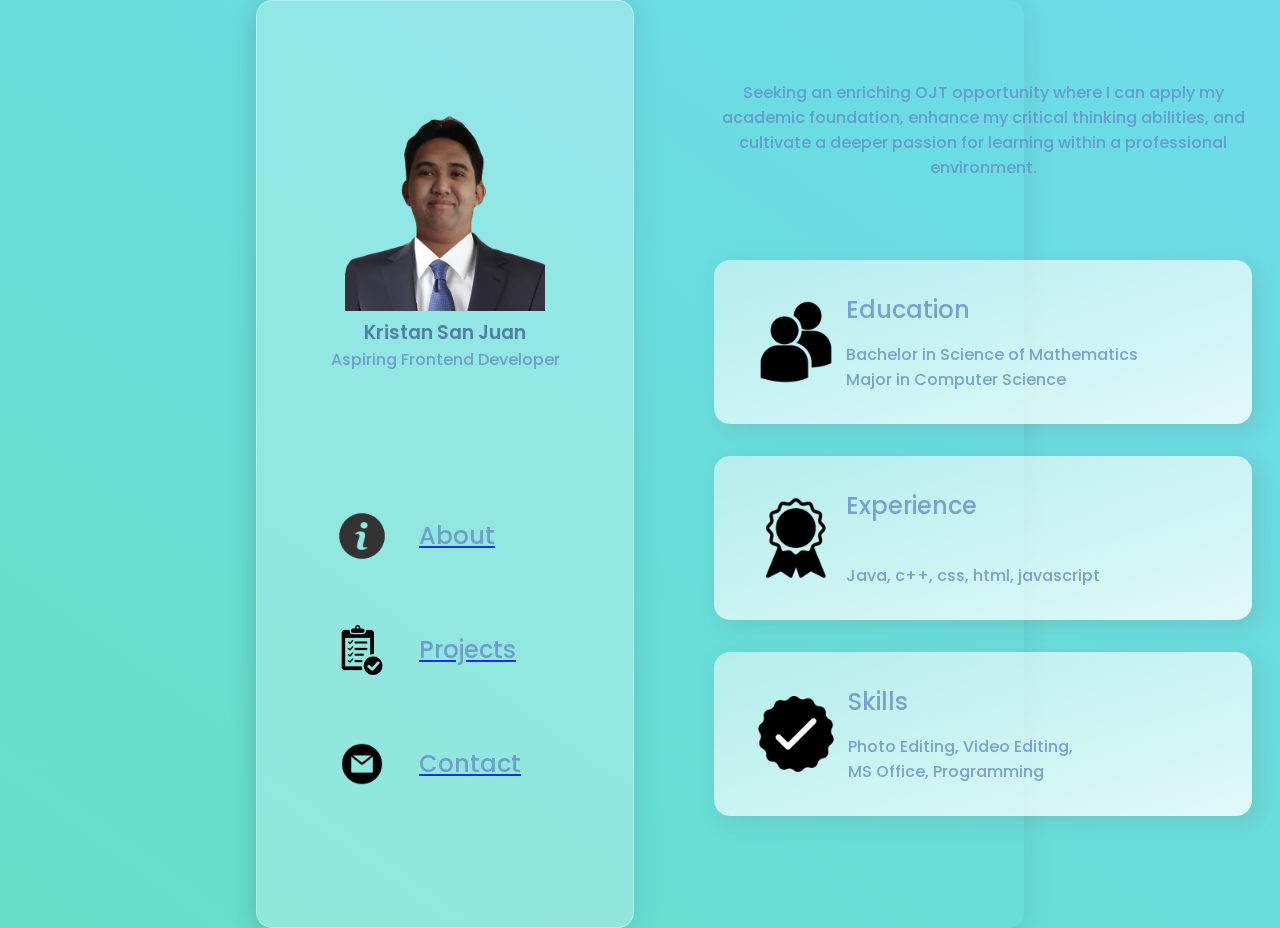
==== contact.html @ 58a9a78f "Add files via upload" ====
<!DOCTYPE html>
<html lang="en">
    <head>
        <meta charset="UTF-8" />
        <meta name="viewport" content="width=device-width, initial-scale=1.0" />
        <title>My Portfolio</title>
        <link rel="preconnect" href="https://fonts.gstatic.com" />
        <link
            href="https://fonts.googleapis.com/css2?family=Poppins:wght@400;500;700&display=swap"
            rel="stylesheet"
        />
        <link rel="stylesheet" href="./styles.css" />
    </head>
<body>
    <main>
        <section class="glass">
        <div class="nav">
            <div class="user">
                <img src="./assets/profile-pic.png" alt="" class="profile-pic"/>
                <h3>Kristan San Juan</h3>
                <p>Aspiring Frontend Developer</p>
            </div>
            <div class="links">
                <div class="link">
                    <img src="./assets/me.png" alt="" class="icons"/>
                    <a href="index.html">
                        <h2>About</h2>
                    </a>
                </div>
                <div class="link">
                    <img src="./assets/projects.png" alt="" class="icons"/>
                    <a href="projects.html">
                        <h2>Projects</h2>
                    </a>
                </div>
                <div class="link">
                    <img src="./assets/email.png" alt="" class="icons"/>
                    <a href="contact.html">
                        <h2>Contact</h2>
                    </a>
                </div>
            </div>
        </div>

        <div class="content">
        <div class="status">
            <p class="parag">Seeking an enriching OJT opportunity where I can apply my academic foundation, enhance my critical thinking abilities, and cultivate a deeper passion for learning within a professional environment.</p>
            </div>

            <div class="cards">
            <div class="card">
                <img src="./assets/education.png" alt="" class="icontent"/>
                <div class="card-info">
                <h2 class="education">Education</h2>
                <p>Bachelor in Science of Mathematics <br> Major in Computer Science</p>
                </div>
            </div>
            <div class="card">
                <img src="./assets/experience.png" alt="" class="icontent"/>
                <div class="card-info">
                <h2 class="experience">Experience</h2>
                <p>Java, c++, css, html, javascript</p>
                </div>
            </div>
            <div class="card">
                <img src="./assets/checkmark.png" alt="" class="icontent"/>
                <div class="card-info">
                <h2 class="skills">Skills</h2>
                <p>Photo Editing, Video Editing, <br> MS Office,  Programming</p>
                </div>
            </div>
            </div>
        </div>
        </section>
    </main>
  </body>
</html>
---- styles.css ----
* {
    margin: 0;
    padding: 0;
    box-sizing: border-box;
}

.profile-pic{
    margin-top: 20px;
    width: 200px;
    height: auto;
}

.icons{
    width: 50px;
    height: auto;
}


h1 {
    color: #426696;
    font-weight: 600;
    font-size: 3rem;
    opacity: 0.8;
}
h2,p {
    color: #658ec6;
    font-weight: 500;
    opacity: 0.8;
}

h3 {
    color: #426696;
    font-weight: 600;
    opacity: 0.8;
}

main {
    font-family: "Poppins", sans-serif;
    min-height: 100vh;
    background: linear-gradient(to right top, #65dfc9, #6cdbeb);
    display: flex;
    align-items: center;
    justify-content: center;
}

.glass {
    background: white;
    min-height: 80vh;
    width: 60%;
    background: rgba(98, 124, 255, 0);
    border-radius: 16px;
    box-shadow: 0 4px 30px rgba(0, 0, 0, 0.1);
    backdrop-filter: blur(2.6px);
    -webkit-backdrop-filter: blur(2.6px);
    display: flex;
}

.nav {
    flex: 1;
    display: flex;
    flex-direction: column;
    align-items: center;
    justify-content: space-evenly;
    text-align: center;
    background: rgba(255, 255, 255, 0.28);
    border-radius: 16px;
    box-shadow: 0 4px 30px rgba(0, 0, 0, 0.1);
    backdrop-filter: blur(7.3px);
    -webkit-backdrop-filter: blur(7.3px);
    border: 1px solid rgba(255, 255, 255, 0.3);
}
.link {
    display: flex;
    margin: 2rem 0rem;
    padding: 1rem 5rem;
    align-items: center;
}
.link h2 {
    padding: 0rem 2rem;
}

/* CONTENT */
.status {
    margin-bottom: 3rem;
}

.content {
    flex: 2;
    margin: 5rem;
    display: flex;
    flex-direction: column;
    justify-content: space-evenly;
}

.icontent {
    width: 100px;
    height: auto;
}

.card {
    display: flex;
    background: linear-gradient(
    to left top,
    rgba(255, 255, 255, 0.8),
    rgba(255, 255, 255, 0.5)
    );
    border-radius: 1rem;
    margin: 2rem 0rem;
    padding: 2rem;
    box-shadow: 6px 6px 20px rgba(122, 122, 122, 0.212);
    justify-content: space-between;
}

.card-info {
    display: flex;
    flex-direction: column;
    justify-content: space-between;
}

.education {
    margin-right: 250px;
}

.experience {
    margin-right: 243px;
}

.skills {
    margin-right: 312px;
}

.parag {
    text-align: center;
}
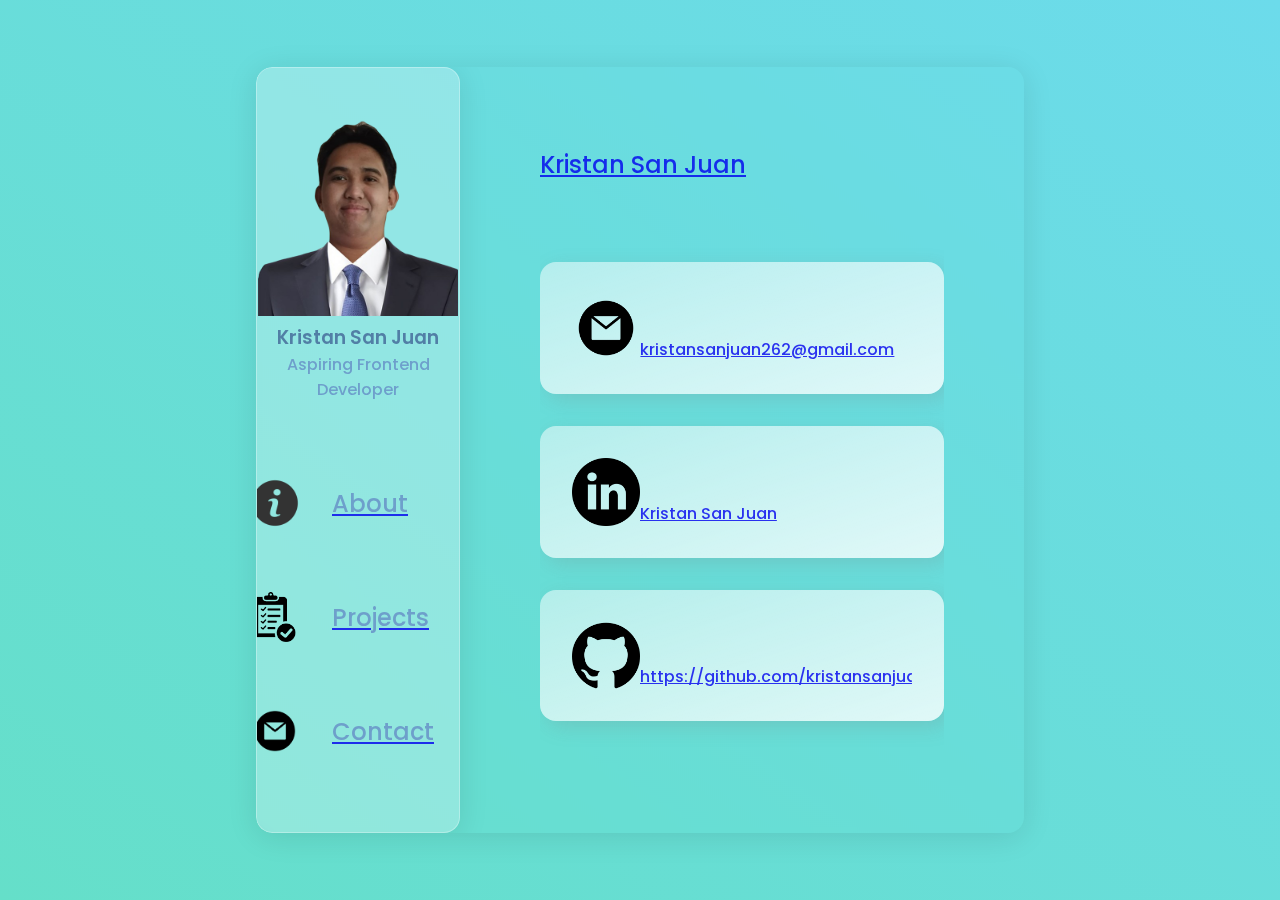
==== commit d7e42173: "revised contact" ====
--- a/contact.html
+++ b/contact.html
@@ -43,30 +43,30 @@
         </div>
 
         <div class="content">
-        <div class="status">
-            <p class="parag">Seeking an enriching OJT opportunity where I can apply my academic foundation, enhance my critical thinking abilities, and cultivate a deeper passion for learning within a professional environment.</p>
+        <div class="status"> 
+            <h2 style="float: center, left;"><a href="https://www.facebook.com/kristan.sanjuan.549/">Kristan San Juan</a>
             </div>
 
             <div class="cards">
             <div class="card">
-                <img src="./assets/education.png" alt="" class="icontent"/>
+                <img src="./assets/email.png" alt="" class="icontent"/>
                 <div class="card-info">
-                <h2 class="education">Education</h2>
-                <p>Bachelor in Science of Mathematics <br> Major in Computer Science</p>
+                <h2 class="mail">Email</h2>
+                <p><a href="https://mail.google.com/mail/u/1/?view=cm&fs=1&to=kristansanjuan262@gmail.com&tf=1">kristansanjuan262@gmail.com</a></p>
                 </div>
             </div>
             <div class="card">
-                <img src="./assets/experience.png" alt="" class="icontent"/>
+                <img src="./assets/linkedin.png" alt="" class="icontent"/>
                 <div class="card-info">
-                <h2 class="experience">Experience</h2>
-                <p>Java, c++, css, html, javascript</p>
+                <h2 class="linked">LinkedIn</h2>
+                <p><a href="https://www.linkedin.com/in/kristan-san-juan-54bb42310/">Kristan San Juan</a></p>
                 </div>
             </div>
             <div class="card">
-                <img src="./assets/checkmark.png" alt="" class="icontent"/>
+                <img src="./assets/github.png" alt="" class="icontent"/>
                 <div class="card-info">
-                <h2 class="skills">Skills</h2>
-                <p>Photo Editing, Video Editing, <br> MS Office,  Programming</p>
+                <h2 class="gitlink">Github</h2>
+                <p><a href="https://github.com/kristansanjuan">https://github.com/kristansanjuan</a></p>
                 </div>
             </div>
             </div>
--- a/styles.css
+++ b/styles.css
@@ -2,6 +2,7 @@
     margin: 0;
     padding: 0;
     box-sizing: border-box;
+    overflow: hidden;
 }
 
 .profile-pic{
@@ -131,4 +132,33 @@
 
 .parag {
     text-align: center;
+}
+
+.git1 {
+    margin-right: 85px;
+}
+
+.git2 {
+    margin-right: 12px;
+}
+
+.git3 {
+    margin-right: 60px;
+}
+
+.linked {
+    margin-right: 300px;
+}
+
+.mail {
+    margin-right: 330px;
+}
+
+.gitlink {
+    margin-right: 320px;
+}
+
+.icontent1 {
+    width: 60px;
+    height: auto;
 }